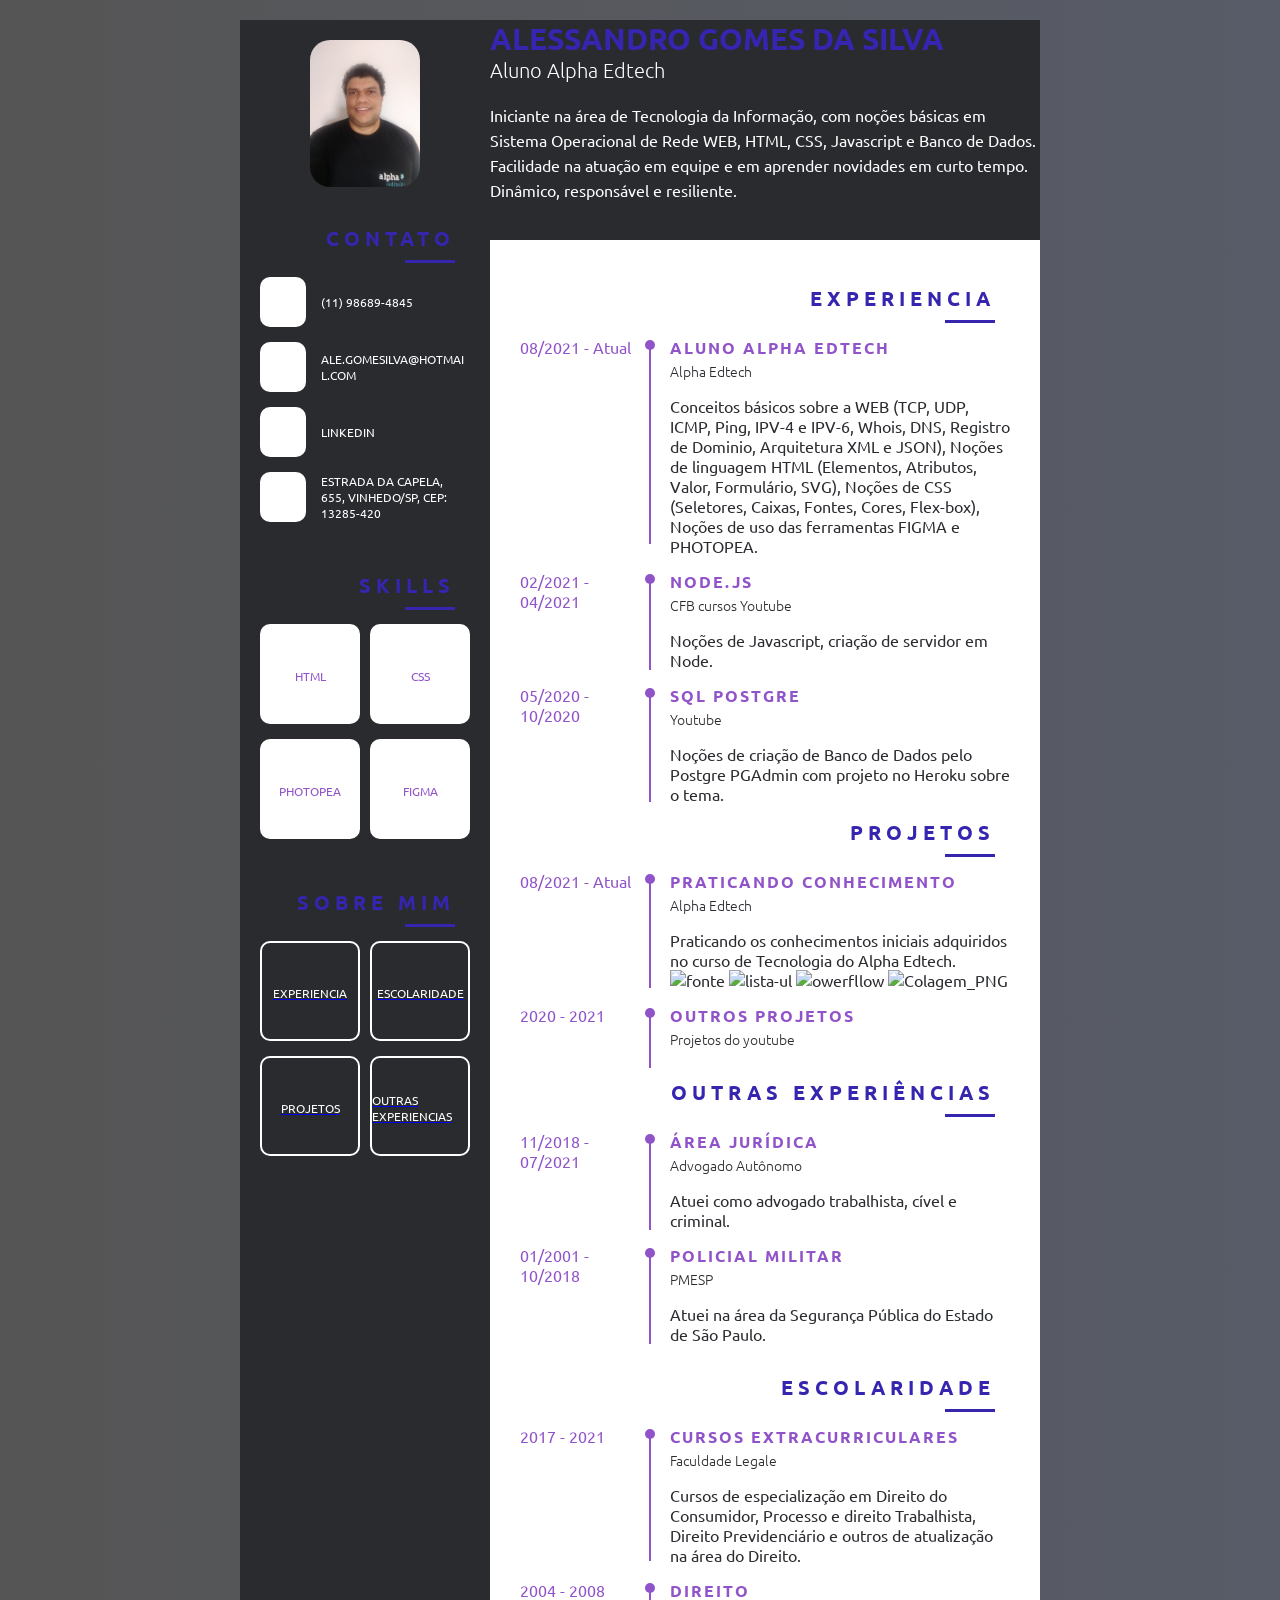
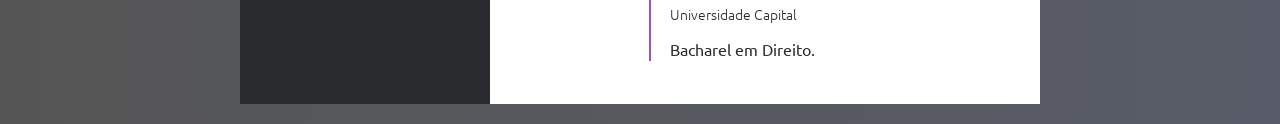
==== index.html @ ea463943 "Add files via upload" ====
<!DOCTYPE html>
<html lang="en">
    <head>
        <meta charset="UTF-8">
        <title>Curriculo</title>
        <link rel="stylesheet" href="style.css">
        <script src="https://kit.fontawesome.com/b99e675b6e.js"></script>
    </head>

    <body>

<div class="wrapper">
    <div class="resume">
      <div class="left">
        <div class="img_holder">
          <img src="minha-img.jpg" alt="picture">
        </div>
        <div class="contact_wrap pb">
          <div class="title">Contato</div>
          <div class="contact">
              <ul>
                 <li>
                   <div class="li_wrap">
                       <div class="icon">
                         <i class="fas fa-mobile-alt"></i>
                       </div>
                       <div class="text">(11) 98689-4845</div>
                   </div>
                 </li>
                 <li>
                   <div class="li_wrap">
                       <div class="icon">
                         <i class="fas fa-at"></i>
                       </div>
                       <div class="text">ale.gomesilva@hotmail.com</div>
                   </div>
                 </li>
                 <li>
                   <div class="li_wrap">
                       <div class="icon">
                         <i class="fab fa-linkedin"></i>
                       </div>
                       <div class="text">linkedin</div>
                   </div>
                 </li>
                 <li>
                   <div class="li_wrap">
                       <div class="icon">
                         <i class="fas fa-map-marked-alt"></i>
                       </div>
                       <div class="text">Estrada da Capela, 655, Vinhedo/SP, CEP: 13285-420</div>
                   </div>
                 </li>
              </ul>
          </div>
        </div>
 <div class="skills_wrap pb">
          <div class="title">Skills</div>
          <div class="skills">
              <ul>
                 <li>
                   <div class="li_wrap">
                       <div class="icon">
                         <i class="fab fa-html5"></i>
                       </div>
                       <div class="text">HTML</div>
                   </div>
                 </li>
                 <li>
                   <div class="li_wrap">
                       <div class="icon">
                         <i class="fab fa-css3-alt"></i>
                       </div>
                       <div class="text">CSS</div>
                   </div>
                 </li>
                 <li>
                   <div class="li_wrap">
                       <div class="icon">
                         <i class="fab fa-pied-piper-pp"></i>
                       </div>
                       <div class="text">PHOTOPEA</div>
                   </div>
                 </li>
                 <li>
                   <div class="li_wrap">
                       <div class="icon">
                         <i class="fab fa-figma"></i>
                       </div>
                       <div class="text">FIGMA</div>
                   </div>
                 </li>
              </ul>
          </div>
        </div>

      <div class="experiencia_wrap pb">
          <div class="title">Sobre Mim</div>
          <div class="experiencia">
              <ul> 
                 <li>
                   <a href="#exper">
                     <div class="li_wrap">
                        <div class="icon">
                           <i class="fas fa-mobile-alt"></i>
                        </div>
                       <div class="text">Experiencia</div>
                     </div>
                  </a>
                 </li>
                 <li>
                   <a href="#escol">
                     <div class="li_wrap">
                       <div class="icon">
                         <i class="fas fa-at"></i>
                       </div>

                       <div class="text">Escolaridade</div>
                     </div>
                   </a>
                 </li>

                 <li>
                   <a href="#proj">
                     <div class="li_wrap">
                       <div class="icon">
                         <i class="fas fa-globe"></i>
                       </div>

                       <div class="text">Projetos</div>
                     </div>
                   </a>
                 </li>

                 <li>
                   <a href="#outros">
                       <div class="li_wrap">
                           <div class="icon">
                             <i class="fas fa-map-marked-alt"></i>
                           </div>

                           <div class="text">Outras Experiencias</div>
                       </div>
                    </a>
                 </li>
              </ul>
          </div>
        </div>
      </div>
      <div class="right">
       <div class="header">
         <div class="name_role">
             <div class="name">Alessandro Gomes da Silva</div>
             <div class="role"> Aluno Alpha Edtech</div>
         </div>
           <div class="about"> Iniciante na área de Tecnologia da Informação, com noções básicas em Sistema Operacional de Rede WEB, HTML, CSS, Javascript e Banco de Dados. Facilidade na atuação em equipe e em aprender novidades em curto tempo. Dinâmico, responsável e resiliente.</div>

       </div>
       <div class="right_inner">
          <div class="exp">
             <div class="title"><a name="exper">Experiencia</a></div>
               <div class="exp_wrap">
                   <ul>
                     <li>
                       <div class="li_wrap">
                               <div class="data">08/2021 - Atual</div>
                           <div class="infor">
                             <p class="infor_title">Aluno Alpha Edtech</p>
                             <p class="infor_com">Alpha Edtech</p>
                             <p class="infor_cont">Conceitos básicos sobre a WEB (TCP, UDP, ICMP, Ping, IPV-4 e IPV-6, Whois, DNS, Registro de Dominio, Arquitetura XML e JSON), Noções de linguagem HTML (Elementos, Atributos, Valor, Formulário, SVG), Noções de CSS (Seletores, Caixas, Fontes, Cores, Flex-box), Noções de uso das ferramentas FIGMA e PHOTOPEA.</p> 

                           </div>
                         </div>
                     </li>

                      <li>
                       <div class="li_wrap">
                               <div class="data">02/2021 - 04/2021</div>
                           <div class="infor">
                               <p class="infor_title">Node.JS</p>
                               <p class="infor_com">CFB cursos Youtube</p>
                               <p class="infor_cont">Noções de Javascript, criação de servidor em Node.</p> 
                           </div>
                       </div>
                     </li>

                     <li>
                       <div class="li_wrap">
                                 <div class="data">05/2020 - 10/2020</div>
                             <div class="infor">
                                 <p class="infor_title">SQL Postgre</p>
                                 <p class="infor_com">Youtube</p>
                                 <p class="infor_cont">Noções de criação de Banco de Dados pelo Postgre PGAdmin com projeto no Heroku sobre o tema.</p>
                             </div>
                       </div>
                     </li>
                   </ul> 
             </div>
          </div>
          <div class="exp">

             <div class="title"><a name="proj">Projetos</a></div>
               <div class="exp_wrap">
                   <ul>
                     <li>
                       <div class="li_wrap">

                               <div class="data">08/2021 - Atual</div>
                           <div class="infor">
                             <p class="infor_title">Praticando Conhecimento</p>
                             <p class="infor_com">Alpha Edtech</p>
                             <p class="infor_cont">Praticando os conhecimentos iniciais adquiridos no curso de Tecnologia do Alpha Edtech.</p>
                             <img src="tipos de fonte.png" alt="fonte" width="80" height="50">
                             <img src="lista-ul.png" alt="lista-ul" width="80" height="50">
                             <img src="owerfllow.png" alt="owerfllow" width="80" height="50">
                             <img src="Colagem_PNG.png" alt="Colagem_PNG" width="80" height="50">
                           </div>
                         </div>
                     </li>

                      <li>
                       <div class="li_wrap">

                               <div class="data">2020 - 2021</div>

                           <div class="infor">
                               <p class="infor_title">Outros Projetos</p>
                               <p class="infor_com">Projetos do youtube</p>
                               <p class="infor_cont"> <a href="https://github.com/alegomesilva?tab=repositories"></a></p> 
                           </div>
                       </div> 
                     </li> 
                   </ul>
             </div>
          </div>

          <div class="exp">
             <div class="title"><a name="outros">Outras Experiências</a></div>
               <div class="exp_wrap">
                   <ul>
                     <li>
                       <div class="li_wrap">
                               <div class="data">11/2018 - 07/2021</div>

                           <div class="infor">
                             <p class="infor_title">Área Jurídica</p>
                             <p class="infor_com">Advogado Autônomo</p>
                             <p class="infor_cont">Atuei como advogado trabalhista, cível e criminal.</p>
                           </div>
                         </div>
                     </li>

                      <li>

                       <div class="li_wrap">

                               <div class="data">01/2001 - 10/2018</div>
                           <div class="infor">
                               <p class="infor_title">Policial Militar</p>
                               <p class="infor_com">PMESP</p>
                               <p class="infor_cont">Atuei na área da Segurança Pública do Estado de São Paulo.</p> 
                           </div>
                       </div>
                     </li>
                   </ul>
             </div>
          </div>
          <div class="escolaridade">

               <div class="title"><a name="escol">Escolaridade</a></div>
                   <div class="escolaridade_wrap"> 
                       <ul>
                           <li>
                             <div class="li_wrap">
                                   <div class="data">2017 - 2021</div>
                               <div class="infor">
                                   <p class="infor_title">Cursos Extracurriculares</p>
                                   <p class="infor_com">Faculdade Legale</p>
                                   <p class="infor_cont">Cursos de especialização em Direito do Consumidor, Processo e direito Trabalhista, Direito Previdenciário e outros de atualização na área do Direito.</p>
                               </div>
                             </div>
                           </li>

                            <li>
                             <div class="li_wrap">

                                   <div class="data">2004 - 2008</div>
                                 <div class="infor">
                                     <p class="infor_title">Direito</p>
                                     <p class="infor_com">Universidade Capital</p>
                                     <p class="infor_cont">Bacharel em Direito.</p>
                                 </div>
                             </div>
                           </li>

                         </ul> 

                   </div>
               </div>

           </div>      

        </div>

    </div>
</div>
</body>
</html>
---- style.css ----
@import url('https://fonts.googleapis.com/css2?family=Ubuntu:wght@300;400;700&display=swap');

* {
  margin: 0;
  padding: 0;
  box-sizing: border-box;
  list-style: none;
  font-family: 'Ubuntu', sans-serif;
}

body {
  background: linear-gradient(to right, #555555, #585c68); 
}

.resume {
  width: 800px;
  background: #fff;
  margin: 20px auto;
  overflow: auto;
  display: flex;
}

.left {
  background: #292b2f;
  width: 250px;
  padding: 0 20px;
}

.right {
  width: calc(100% - 250px);
}

.left .img_holder {
  text-align: center;
  padding: 20px 0;
}

.left .img_holder img {
  width: 110px;
  border-radius: 20px;
}

.pb {
  padding-bottom: 20px;
}

.title {
  font-size: 20px;
  font-weight: 700;
  text-transform: uppercase;
  letter-spacing: 5px;
  padding-bottom: 10px;
  color: #3525af;
  position: relative;
  text-align: right;
  margin: 15px;
}

.title:before {
  content:"";
  position: absolute;
  top: 35px;
  right: 0;
  width: 50px;
  height: 3px;
  background: #3525af;
}

.left .icon {
  font-size: 20px;
  color: #9153c9;
}

.left .text {
  color: #9153c9;
  text-transform: uppercase;
  font-size: 12px;
}

.contact .li_wrap {
  display: flex;
  align-items: center;
  width: 100%;
  margin-bottom: 15px;
}

.contact .li_wrap .icon {
    width: 50px;
    height: 50px;
    background: #fff;
    border-radius: 10px;
    display: flex;
    align-items: center;
    justify-content: center;
    margin-right: 15px; 
}

.contact .li_wrap .text {
     width: calc(100% - 50px);
     word-break: break-word;
     color: #fff;
}

.skills ul,
.experiencia ul {
    display: flex;
    flex-wrap: wrap;
    justify-content: space-between;
}
.skills .li_wrap,
.experiencia .li_wrap {
    width: 100px;
    height: 100px;
    margin-bottom: 15px;
    border-radius: 10px;
    display: flex;
    flex-direction: column;
    align-items: center;
    justify-content: center;
}

.skills .li_wrap {
  background: #fff;
}

.skills .li_wrap .text,
.experiencia .li_wrap .text {
  margin-top: 5px;
}

.experiencia .li_wrap {
  border: 2px solid #fff;
  cursor: pointer;
}
.experiencia .li_wrap .icon,
.experiencia .li_wrap .text {
  color: #fff;
}

.experiencia .li_wrap:hover {
  background: #fff;
}

.experiencia .li_wrap:hover .icon,
.experiencia .li_wrap:hover .text {
  color: #9153c9;
}

.header {
  background: #292b2f;
  padding: 15px 30 px;
  color: #fff;
  height: 220px;
}

.header .name {
  font-size: 30px;
  text-transform: uppercase;
  font-weight: 700;
  color: #3525af;
}

.header .role {
  font-weight: 300;
  font-size: 20px;
}

.header .about {
  margin-top: 20px;
  line-height: 25px;
}

.right_inner {
  padding: 30px;
  color: #292b2f;
}

.right_inner .escolaridade {
  margin-top: 30px; 
}

.right_inner .li_wrap {
  display: flex;
  margin-bottom: 15px;
}

.right_inner .li_wrap .data {
  width: 125px;
  color: #9153c9;
}

.right_inner .li_wrap .infor {
  width: calc(100% - 125px);
  padding-left: 25px;
  position: relative;
}

.right_inner .li_wrap .infor_title {
  text-transform: uppercase;
  font-weight: 700;
  letter-spacing: 2px;
  color: #9153c9;
}

.right_inner .li_wrap .infor_com {
  font-weight: 300;
  font-size: 14px;
  margin-top: 3px;
}

.right_inner .li_wrap .infor_cont {
  margin-top: 15px;
}

.right_inner .li_wrap .infor:before {
  content:"";
  position: absolute;
  top: 3px;
  left: 0;
  width: 10px;
  height: 10px;
  background: #9153c9;
  border-radius: 50%;
}

.right_inner .li_wrap .infor:after {
  content:"";
  position: absolute;
  top: 10px;
  left: 4px;
  width: 2px;
  height: 90%;
  background: #9153c9;
}
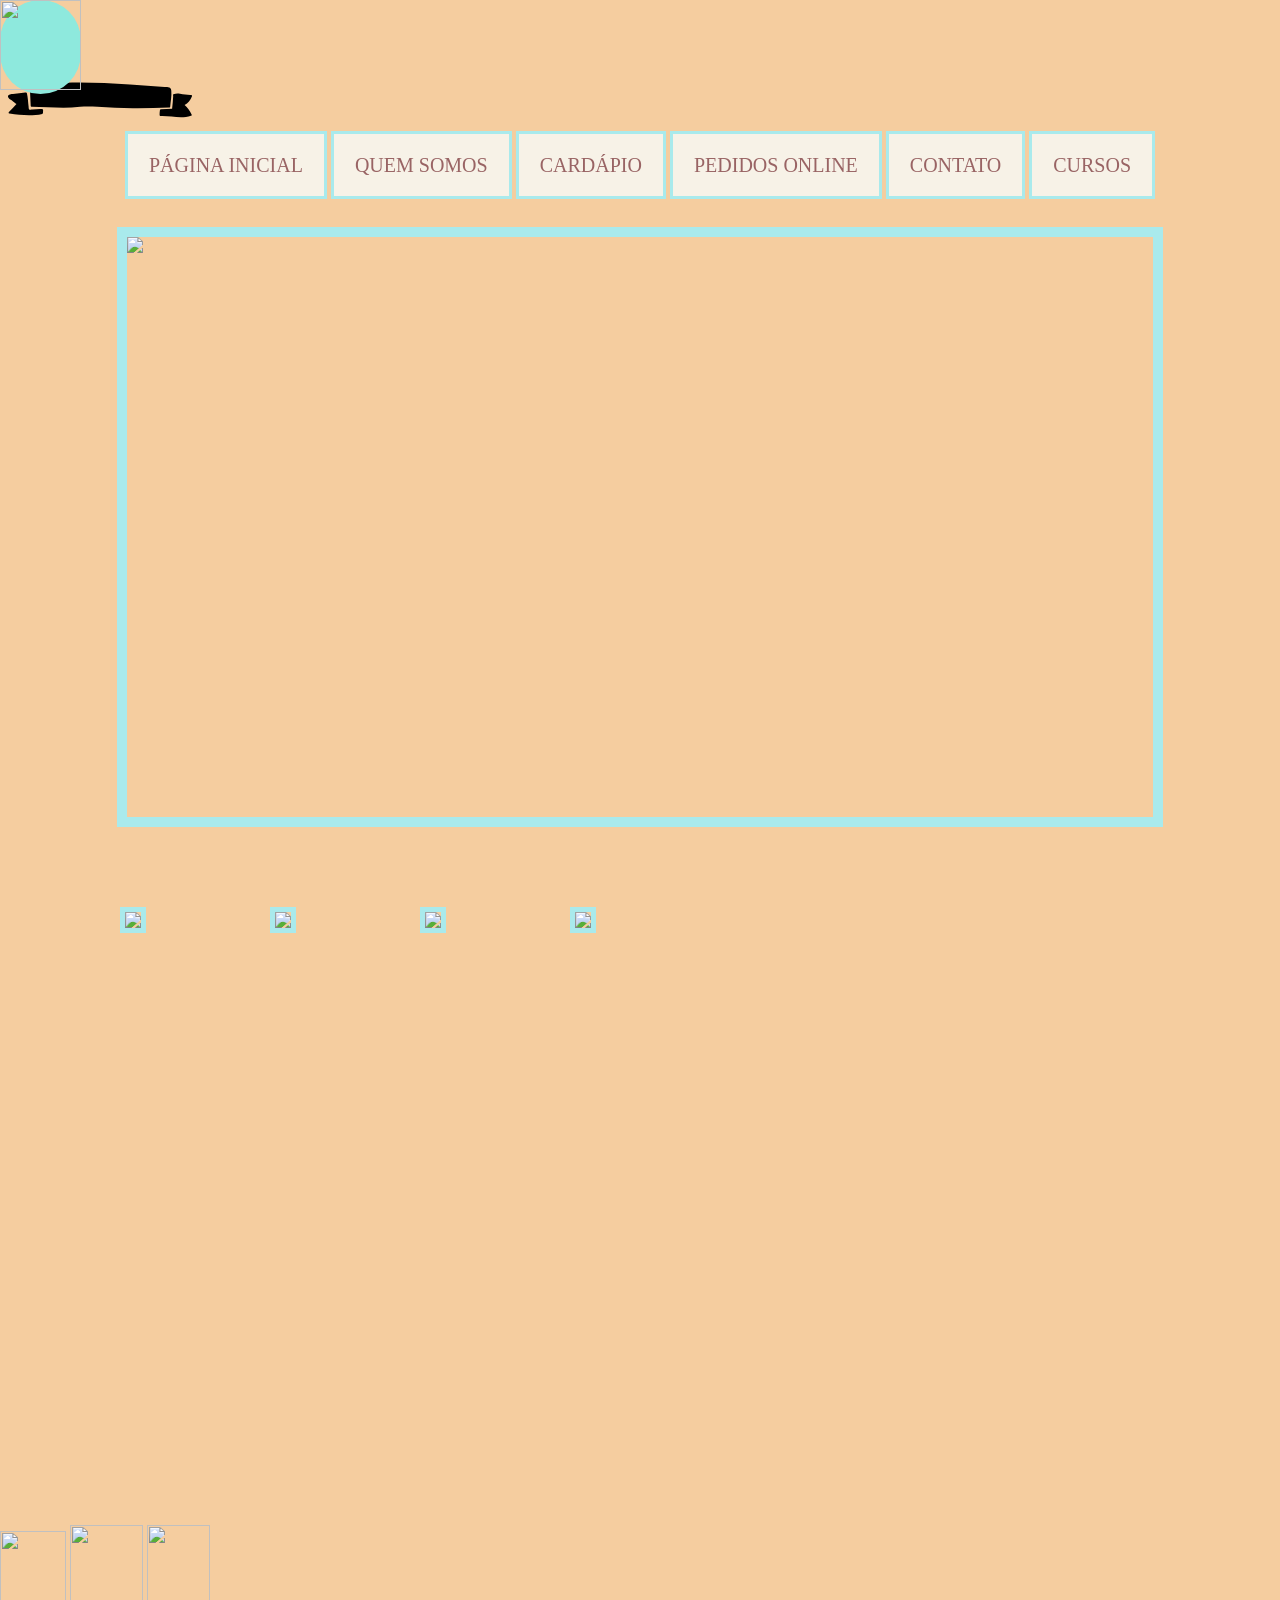
==== commit 41fa6e86: "Add files via upload" ====
--- a/index.html
+++ b/index.html
@@ -1,308 +1,92 @@
 <!DOCTYPE html>
+
+
 <html lang="en">
-    <head>
-        <meta charset="UTF-8">
-        <title>Curriculo</title>
+    <head>        
+        <meta charset="UTF-8"/>
+        <meta name="viewport" content="width=device-width, initial-scale=1.0">
         <link rel="stylesheet" href="style.css">
-        <script src="https://kit.fontawesome.com/b99e675b6e.js"></script>
+        <style href="" type="scripts.css"></style>
+        <title>Confeitaria</title>
     </head>
+    <body>        
+        <header>
+            
+                <div class="titulo">
+                    <div id="cuk">
+                        <img src="https://static.wixstatic.com/media/84770f_eabea64dac01759d9c052cb41c4aa9de.png/v1/fill/w_81,h_90,al_c,q_85,usm_0.66_1.00_0.01/84770f_eabea64dac01759d9c052cb41c4aa9de.webp" alt="" style="width:81px;height:90px;object-fit:cover;object-position:50% 50%">
+                    </div>
 
-    <body>
+                    <div id="laco">
+                        <svg>
+                            <g>
+                                <path d="M170.2 106.7c.4-5.1 1.6-10.8 1.1-15.9-.4-4.1-3.1-3.5-6.6-3.7-11.6-.6-23.1-1.8-34.7-2.5-21.5-1.4-42.9-2.4-64.4-1.8-11.7.3-23.4 1-35.1 2.2-.4 0-.6.2-.7.5 0 .1-.1.2 0 .4.4 6.6.5 13.3.9 19.9 0 .5.4 1 1 1 10.5.4 21.1.9 31.7.9 5.6 0 11.1-.6 16.7-1 5.7-.3 11.5-.2 17.3 0 11.8.5 23.6 1.4 35.4 1.5 12.1.1 24.3-.2 36.4-.6.5 0 .9-.3 1-.9z"></path>
+                                <path d="M192 96.2c.2-.6-.3-1.3-.9-1.3-3.8.1-7.3-.5-11.1-1.2-2.3-.4-4.3-.4-6.5.6-.7.3-.6 1-.3 1.4-.2 4.4-.6 8.7-1.1 13-3.7.2-7.5.4-11.2.6-.6 0-.9.4-1 1-.2 1.6-.4 3.2-.3 4.8 0 .5.4 1 1 1 10.2-.4 20.4 3.1 30.4-.3.6-.2 1-.8.6-1.4-1.8-3.5-4.1-6.6-7-9.3 3.4-1.9 5.9-5 7.4-8.9z"></path>
+                                <path d="M42 109c-3.2-.4-6.2.4-9.4.6-1.4.1-3.1.5-3.7-.7-.3-.6-.2-1.8-.3-2.4-.5-4.4-.7-9-1.7-13.3-.1-.6-.7-.8-1.2-.7h-.4c-4.1.5-8.2 1-12.3 1.4-1.5.1-4.9.1-5 2.5-.1 1.9 2.7 3.1 4 4.1 1.4 1.1 2.8 2.6 4.5 3.4-2.3 2.9-5 5.4-7.6 8-.6.7-.2 1.6.6 1.7 10.9 1.5 21.9 2.9 32.7.3.4-.1.7-.5.8-.9 0-1 .1-2 .1-3-.1-.6-.5-.9-1.1-1z"></path>
+                            </g>
+                        </svg>
+                    </div>
+                </div>                
+            
+        </header>
 
-<div class="wrapper">
-    <div class="resume">
-      <div class="left">
-        <div class="img_holder">
-          <img src="minha-img.jpg" alt="picture">
+            <main>
+                <nav class="menu">
+                    <ul>
+                        <li><a href="#">PÁGINA INICIAL</a></li>
+                        <li><a href="#">QUEM SOMOS</a></li>
+                        <li><a href="#">CARDÁPIO</a></li>
+                        <li><a href="#">PEDIDOS ONLINE</a></li>
+                        <li><a href="#">CONTATO</a></li>
+                        <li><a href="#">CURSOS</a></li>
+                    </ul>
+                </nav>  
+            </main>
+       
+        <main class="img_maior">
+           <img src="https://static.wixstatic.com/media/5bfb6f_cb560b86d46544ada7870bd6d84d9e68.jpg/v1/fill/w_1026,h_580,al_c,q_85,usm_0.66_1.00_0.01/5bfb6f_cb560b86d46544ada7870bd6d84d9e68.webp">
+        </main>
+        <main>
+            <nav class="opcao">
+                <div class="opcao">
+                    <div class="opcao1"><a href="#"><img src="https://static.wixstatic.com/media/5bfb6f_cb560b86d46544ada7870bd6d84d9e68.jpg/v1/fill/w_150,h_150,al_c,q_85,usm_0.66_1.00_0.01/5bfb6f_cb560b86d46544ada7870bd6d84d9e68.webp"></a></div>
+                    <div class="opcao1"><a href="#"><img src="https://static.wixstatic.com/media/5bfb6f_cb560b86d46544ada7870bd6d84d9e68.jpg/v1/fill/w_150,h_150,al_c,q_85,usm_0.66_1.00_0.01/5bfb6f_cb560b86d46544ada7870bd6d84d9e68.webp"></a></div>
+                    <div class="opcao1"><a href="#"><img src="https://static.wixstatic.com/media/5bfb6f_cb560b86d46544ada7870bd6d84d9e68.jpg/v1/fill/w_150,h_150,al_c,q_85,usm_0.66_1.00_0.01/5bfb6f_cb560b86d46544ada7870bd6d84d9e68.webp"></a></div>
+                    <div class="opcao1"><a href="#"><img src="https://static.wixstatic.com/media/5bfb6f_cb560b86d46544ada7870bd6d84d9e68.jpg/v1/fill/w_150,h_150,al_c,q_85,usm_0.66_1.00_0.01/5bfb6f_cb560b86d46544ada7870bd6d84d9e68.webp"></a></div>
+                    
+                </div>
+            </nav>  
+        </main>
+        <section class="estrela">
+            <div class="estrela">
+            <img src="https://static.wixstatic.com/media/84770f_8ce8fde924b90df7338475eff3c63d6a.png/v1/fill/w_450,h_11,al_c,lg_1,q_85/84770f_8ce8fde924b90df7338475eff3c63d6a.webp" alt="" style="width:450px;height:11px;object-fit:cover;object-position:50% 50%">
+             
+            <img src="https://static.wixstatic.com/media/84770f_8ce8fde924b90df7338475eff3c63d6a.png/v1/fill/w_450,h_11,al_c,lg_1,q_85/84770f_8ce8fde924b90df7338475eff3c63d6a.webp" alt="" style="width:450px;height:11px;object-fit:cover;object-position:50% 50%">
+        </section>
+
+        <section class="seguir">
+            <nav class="seguir">
+                <div class="cake">
+                    <img src="https://static.wixstatic.com/media/84770f_281203f2f6f79894fba328b24f391404.png/v1/fill/w_66,h_78,al_c,q_85,usm_0.66_1.00_0.01/84770f_281203f2f6f79894fba328b24f391404.webp" alt="" style="width:66px;height:78px;object-fit:cover;object-position:50% 50%">
+                </div>
+                <div class="cake">
+                    <img src="https://static.wixstatic.com/media/84770f_eabea64dac01759d9c052cb41c4aa9de.png/v1/fill/w_73,h_84,al_c,q_85,usm_0.66_1.00_0.01/84770f_eabea64dac01759d9c052cb41c4aa9de.webp" alt="" style="width:73px;height:84px;object-fit:cover;object-position:50% 50%">                    
+                </div>
+                <div class="cake">
+                    <img src="https://static.wixstatic.com/media/84770f_a56c7c41cc6a4a0154837274e7435992.png/v1/fill/w_63,h_84,al_c,q_85,usm_0.66_1.00_0.01/84770f_a56c7c41cc6a4a0154837274e7435992.webp" alt="" style="width:63px;height:84px;object-fit:cover;object-position:50% 50%">
+                </div>
+            </nav>
         </div>
-        <div class="contact_wrap pb">
-          <div class="title">Contato</div>
-          <div class="contact">
-              <ul>
-                 <li>
-                   <div class="li_wrap">
-                       <div class="icon">
-                         <i class="fas fa-mobile-alt"></i>
-                       </div>
-                       <div class="text">(11) 98689-4845</div>
-                   </div>
-                 </li>
-                 <li>
-                   <div class="li_wrap">
-                       <div class="icon">
-                         <i class="fas fa-at"></i>
-                       </div>
-                       <div class="text">ale.gomesilva@hotmail.com</div>
-                   </div>
-                 </li>
-                 <li>
-                   <div class="li_wrap">
-                       <div class="icon">
-                         <i class="fab fa-linkedin"></i>
-                       </div>
-                       <div class="text">linkedin</div>
-                   </div>
-                 </li>
-                 <li>
-                   <div class="li_wrap">
-                       <div class="icon">
-                         <i class="fas fa-map-marked-alt"></i>
-                       </div>
-                       <div class="text">Estrada da Capela, 655, Vinhedo/SP, CEP: 13285-420</div>
-                   </div>
-                 </li>
-              </ul>
-          </div>
+        </section>
+        
+        <section class="estrela">
+            <div class="estrela">
+            <img src="https://static.wixstatic.com/media/84770f_8ce8fde924b90df7338475eff3c63d6a.png/v1/fill/w_450,h_11,al_c,lg_1,q_85/84770f_8ce8fde924b90df7338475eff3c63d6a.webp" alt="" style="width:450px;height:11px;object-fit:cover;object-position:50% 50%">
+             
+            
+            <img src="https://static.wixstatic.com/media/84770f_8ce8fde924b90df7338475eff3c63d6a.png/v1/fill/w_450,h_11,al_c,lg_1,q_85/84770f_8ce8fde924b90df7338475eff3c63d6a.webp" alt="" style="width:450px;height:11px;object-fit:cover;object-position:50% 50%">
         </div>
- <div class="skills_wrap pb">
-          <div class="title">Skills</div>
-          <div class="skills">
-              <ul>
-                 <li>
-                   <div class="li_wrap">
-                       <div class="icon">
-                         <i class="fab fa-html5"></i>
-                       </div>
-                       <div class="text">HTML</div>
-                   </div>
-                 </li>
-                 <li>
-                   <div class="li_wrap">
-                       <div class="icon">
-                         <i class="fab fa-css3-alt"></i>
-                       </div>
-                       <div class="text">CSS</div>
-                   </div>
-                 </li>
-                 <li>
-                   <div class="li_wrap">
-                       <div class="icon">
-                         <i class="fab fa-pied-piper-pp"></i>
-                       </div>
-                       <div class="text">PHOTOPEA</div>
-                   </div>
-                 </li>
-                 <li>
-                   <div class="li_wrap">
-                       <div class="icon">
-                         <i class="fab fa-figma"></i>
-                       </div>
-                       <div class="text">FIGMA</div>
-                   </div>
-                 </li>
-              </ul>
-          </div>
-        </div>
-
-      <div class="experiencia_wrap pb">
-          <div class="title">Sobre Mim</div>
-          <div class="experiencia">
-              <ul> 
-                 <li>
-                   <a href="#exper">
-                     <div class="li_wrap">
-                        <div class="icon">
-                           <i class="fas fa-mobile-alt"></i>
-                        </div>
-                       <div class="text">Experiencia</div>
-                     </div>
-                  </a>
-                 </li>
-                 <li>
-                   <a href="#escol">
-                     <div class="li_wrap">
-                       <div class="icon">
-                         <i class="fas fa-at"></i>
-                       </div>
-
-                       <div class="text">Escolaridade</div>
-                     </div>
-                   </a>
-                 </li>
-
-                 <li>
-                   <a href="#proj">
-                     <div class="li_wrap">
-                       <div class="icon">
-                         <i class="fas fa-globe"></i>
-                       </div>
-
-                       <div class="text">Projetos</div>
-                     </div>
-                   </a>
-                 </li>
-
-                 <li>
-                   <a href="#outros">
-                       <div class="li_wrap">
-                           <div class="icon">
-                             <i class="fas fa-map-marked-alt"></i>
-                           </div>
-
-                           <div class="text">Outras Experiencias</div>
-                       </div>
-                    </a>
-                 </li>
-              </ul>
-          </div>
-        </div>
-      </div>
-      <div class="right">
-       <div class="header">
-         <div class="name_role">
-             <div class="name">Alessandro Gomes da Silva</div>
-             <div class="role"> Aluno Alpha Edtech</div>
-         </div>
-           <div class="about"> Iniciante na área de Tecnologia da Informação, com noções básicas em Sistema Operacional de Rede WEB, HTML, CSS, Javascript e Banco de Dados. Facilidade na atuação em equipe e em aprender novidades em curto tempo. Dinâmico, responsável e resiliente.</div>
-
-       </div>
-       <div class="right_inner">
-          <div class="exp">
-             <div class="title"><a name="exper">Experiencia</a></div>
-               <div class="exp_wrap">
-                   <ul>
-                     <li>
-                       <div class="li_wrap">
-                               <div class="data">08/2021 - Atual</div>
-                           <div class="infor">
-                             <p class="infor_title">Aluno Alpha Edtech</p>
-                             <p class="infor_com">Alpha Edtech</p>
-                             <p class="infor_cont">Conceitos básicos sobre a WEB (TCP, UDP, ICMP, Ping, IPV-4 e IPV-6, Whois, DNS, Registro de Dominio, Arquitetura XML e JSON), Noções de linguagem HTML (Elementos, Atributos, Valor, Formulário, SVG), Noções de CSS (Seletores, Caixas, Fontes, Cores, Flex-box), Noções de uso das ferramentas FIGMA e PHOTOPEA.</p> 
-
-                           </div>
-                         </div>
-                     </li>
-
-                      <li>
-                       <div class="li_wrap">
-                               <div class="data">02/2021 - 04/2021</div>
-                           <div class="infor">
-                               <p class="infor_title">Node.JS</p>
-                               <p class="infor_com">CFB cursos Youtube</p>
-                               <p class="infor_cont">Noções de Javascript, criação de servidor em Node.</p> 
-                           </div>
-                       </div>
-                     </li>
-
-                     <li>
-                       <div class="li_wrap">
-                                 <div class="data">05/2020 - 10/2020</div>
-                             <div class="infor">
-                                 <p class="infor_title">SQL Postgre</p>
-                                 <p class="infor_com">Youtube</p>
-                                 <p class="infor_cont">Noções de criação de Banco de Dados pelo Postgre PGAdmin com projeto no Heroku sobre o tema.</p>
-                             </div>
-                       </div>
-                     </li>
-                   </ul> 
-             </div>
-          </div>
-          <div class="exp">
-
-             <div class="title"><a name="proj">Projetos</a></div>
-               <div class="exp_wrap">
-                   <ul>
-                     <li>
-                       <div class="li_wrap">
-
-                               <div class="data">08/2021 - Atual</div>
-                           <div class="infor">
-                             <p class="infor_title">Praticando Conhecimento</p>
-                             <p class="infor_com">Alpha Edtech</p>
-                             <p class="infor_cont">Praticando os conhecimentos iniciais adquiridos no curso de Tecnologia do Alpha Edtech.</p>
-                             <img src="tipos de fonte.png" alt="fonte" width="80" height="50">
-                             <img src="lista-ul.png" alt="lista-ul" width="80" height="50">
-                             <img src="owerfllow.png" alt="owerfllow" width="80" height="50">
-                             <img src="Colagem_PNG.png" alt="Colagem_PNG" width="80" height="50">
-                           </div>
-                         </div>
-                     </li>
-
-                      <li>
-                       <div class="li_wrap">
-
-                               <div class="data">2020 - 2021</div>
-
-                           <div class="infor">
-                               <p class="infor_title">Outros Projetos</p>
-                               <p class="infor_com">Projetos do youtube</p>
-                               <p class="infor_cont"> <a href="https://github.com/alegomesilva?tab=repositories"></a></p> 
-                           </div>
-                       </div> 
-                     </li> 
-                   </ul>
-             </div>
-          </div>
-
-          <div class="exp">
-             <div class="title"><a name="outros">Outras Experiências</a></div>
-               <div class="exp_wrap">
-                   <ul>
-                     <li>
-                       <div class="li_wrap">
-                               <div class="data">11/2018 - 07/2021</div>
-
-                           <div class="infor">
-                             <p class="infor_title">Área Jurídica</p>
-                             <p class="infor_com">Advogado Autônomo</p>
-                             <p class="infor_cont">Atuei como advogado trabalhista, cível e criminal.</p>
-                           </div>
-                         </div>
-                     </li>
-
-                      <li>
-
-                       <div class="li_wrap">
-
-                               <div class="data">01/2001 - 10/2018</div>
-                           <div class="infor">
-                               <p class="infor_title">Policial Militar</p>
-                               <p class="infor_com">PMESP</p>
-                               <p class="infor_cont">Atuei na área da Segurança Pública do Estado de São Paulo.</p> 
-                           </div>
-                       </div>
-                     </li>
-                   </ul>
-             </div>
-          </div>
-          <div class="escolaridade">
-
-               <div class="title"><a name="escol">Escolaridade</a></div>
-                   <div class="escolaridade_wrap"> 
-                       <ul>
-                           <li>
-                             <div class="li_wrap">
-                                   <div class="data">2017 - 2021</div>
-                               <div class="infor">
-                                   <p class="infor_title">Cursos Extracurriculares</p>
-                                   <p class="infor_com">Faculdade Legale</p>
-                                   <p class="infor_cont">Cursos de especialização em Direito do Consumidor, Processo e direito Trabalhista, Direito Previdenciário e outros de atualização na área do Direito.</p>
-                               </div>
-                             </div>
-                           </li>
-
-                            <li>
-                             <div class="li_wrap">
-
-                                   <div class="data">2004 - 2008</div>
-                                 <div class="infor">
-                                     <p class="infor_title">Direito</p>
-                                     <p class="infor_com">Universidade Capital</p>
-                                     <p class="infor_cont">Bacharel em Direito.</p>
-                                 </div>
-                             </div>
-                           </li>
-
-                         </ul> 
-
-                   </div>
-               </div>
-
-           </div>      
-
-        </div>
-
-    </div>
-</div>
-</body>
-</html>+        </section>
+        
+    </body>
+</html>
--- a/style.css
+++ b/style.css
@@ -1,234 +1,105 @@
-@import url('https://fonts.googleapis.com/css2?family=Ubuntu:wght@300;400;700&display=swap');
+@import url('https://fonts.googleapis.com/css2?family=Dancing+Script:wght@400;700&family=Trade+Winds&family=Ubuntu:wght@300;400;700&display=swap');
 
 * {
-  margin: 0;
-  padding: 0;
-  box-sizing: border-box;
-  list-style: none;
-  font-family: 'Ubuntu', sans-serif;
+    margin: 0 auto;
+    padding: 0;
+    box-sizing: border-box;
+    
 }
 
 body {
-  background: linear-gradient(to right, #555555, #585c68); 
+    background-color: rgb(245, 205, 159);
 }
 
-.resume {
-  width: 800px;
-  background: #fff;
-  margin: 20px auto;
-  overflow: auto;
-  display: flex;
+#cuk {
+    border-radius: 80px;
+    background-color:rgb(142, 233, 221);
+    display: inline-block;
+    position: absolute;
+    justify-items: center;
 }
 
-.left {
-  background: #292b2f;
-  width: 250px;
-  padding: 0 20px;
+.menu {
+    list-style: none;
+    padding: 0;    
+    position: relative;
+    text-align: center;
+    
+    
+}
+.menu li {
+    padding: 20px;
+    height: 50px;
 }
 
-.right {
-  width: calc(100% - 250px);
+.menu ul li {
+    display: inline;    
+    font-size: 20px;    
+    background-color: rgb(247, 242, 231);
+    border: 3px solid rgb(169, 234, 236);
+    
 }
 
-.left .img_holder {
-  text-align: center;
-  padding: 20px 0;
+.menu ul li a {
+    color: rgb(153, 100, 100);
+    padding: 1px;
+    display: inline;
+    text-decoration: none;
+    transition: .4s;
 }
 
-.left .img_holder img {
-  width: 110px;
-  border-radius: 20px;
+.menu ul li a:hover {
+    color: rgb(191, 245, 247) ; 
 }
 
-.pb {
-  padding-bottom: 20px;
+.img_maior {
+    margin-top: 50px;
+    height: 600px;
+    width: 1046px;
+    border: 10px solid rgb(169, 234, 236);
 }
 
-.title {
-  font-size: 20px;
-  font-weight: 700;
-  text-transform: uppercase;
-  letter-spacing: 5px;
-  padding-bottom: 10px;
-  color: #3525af;
-  position: relative;
-  text-align: right;
-  margin: 15px;
+.opcao div {
+    position: relative;
+    padding: 0;
+    
+   
+}
+.opcao1 {
+    display: inline-block;
+    height: 600px;
+    margin-top: 80px;
+    margin-left: 120px;
+    justify-content: space-between;
+}
+.opcao div img {
+    display: inline;
+    border: 5px solid rgb(169, 234, 236);
+    height: 250px;
 }
 
-.title:before {
-  content:"";
-  position: absolute;
-  top: 35px;
-  right: 0;
-  width: 50px;
-  height: 3px;
-  background: #3525af;
+.opcao div a {
+    color: rgb(153, 100, 100);
+    display: inline-block;
+    transition: .4s;
 }
 
-.left .icon {
-  font-size: 20px;
-  color: #9153c9;
+.opcao div a:hover {
+    color: rgb(191, 245, 247) ; 
 }
 
-.left .text {
-  color: #9153c9;
-  text-transform: uppercase;
-  font-size: 12px;
+.opcao div a img {
+    transition: .4s;
 }
 
-.contact .li_wrap {
-  display: flex;
-  align-items: center;
-  width: 100%;
-  margin-bottom: 15px;
+.estrela img {
+    justify-content: space-around;
 }
 
-.contact .li_wrap .icon {
-    width: 50px;
-    height: 50px;
-    background: #fff;
-    border-radius: 10px;
-    display: flex;
-    align-items: center;
-    justify-content: center;
-    margin-right: 15px; 
+.seguir .cake {
+    display: inline-block;
+    
 }
-
-.contact .li_wrap .text {
-     width: calc(100% - 50px);
-     word-break: break-word;
-     color: #fff;
-}
-
-.skills ul,
-.experiencia ul {
-    display: flex;
-    flex-wrap: wrap;
-    justify-content: space-between;
-}
-.skills .li_wrap,
-.experiencia .li_wrap {
-    width: 100px;
-    height: 100px;
-    margin-bottom: 15px;
-    border-radius: 10px;
-    display: flex;
-    flex-direction: column;
-    align-items: center;
-    justify-content: center;
-}
-
-.skills .li_wrap {
-  background: #fff;
-}
-
-.skills .li_wrap .text,
-.experiencia .li_wrap .text {
-  margin-top: 5px;
-}
-
-.experiencia .li_wrap {
-  border: 2px solid #fff;
-  cursor: pointer;
-}
-.experiencia .li_wrap .icon,
-.experiencia .li_wrap .text {
-  color: #fff;
-}
-
-.experiencia .li_wrap:hover {
-  background: #fff;
-}
-
-.experiencia .li_wrap:hover .icon,
-.experiencia .li_wrap:hover .text {
-  color: #9153c9;
-}
-
-.header {
-  background: #292b2f;
-  padding: 15px 30 px;
-  color: #fff;
-  height: 220px;
-}
-
-.header .name {
-  font-size: 30px;
-  text-transform: uppercase;
-  font-weight: 700;
-  color: #3525af;
-}
-
-.header .role {
-  font-weight: 300;
-  font-size: 20px;
-}
-
-.header .about {
-  margin-top: 20px;
-  line-height: 25px;
-}
-
-.right_inner {
-  padding: 30px;
-  color: #292b2f;
-}
-
-.right_inner .escolaridade {
-  margin-top: 30px; 
-}
-
-.right_inner .li_wrap {
-  display: flex;
-  margin-bottom: 15px;
-}
-
-.right_inner .li_wrap .data {
-  width: 125px;
-  color: #9153c9;
-}
-
-.right_inner .li_wrap .infor {
-  width: calc(100% - 125px);
-  padding-left: 25px;
-  position: relative;
-}
-
-.right_inner .li_wrap .infor_title {
-  text-transform: uppercase;
-  font-weight: 700;
-  letter-spacing: 2px;
-  color: #9153c9;
-}
-
-.right_inner .li_wrap .infor_com {
-  font-weight: 300;
-  font-size: 14px;
-  margin-top: 3px;
-}
-
-.right_inner .li_wrap .infor_cont {
-  margin-top: 15px;
-}
-
-.right_inner .li_wrap .infor:before {
-  content:"";
-  position: absolute;
-  top: 3px;
-  left: 0;
-  width: 10px;
-  height: 10px;
-  background: #9153c9;
-  border-radius: 50%;
-}
-
-.right_inner .li_wrap .infor:after {
-  content:"";
-  position: absolute;
-  top: 10px;
-  left: 4px;
-  width: 2px;
-  height: 90%;
-  background: #9153c9;
+.seguir .cake img {
+    justify-content: space-evenly;
 }
